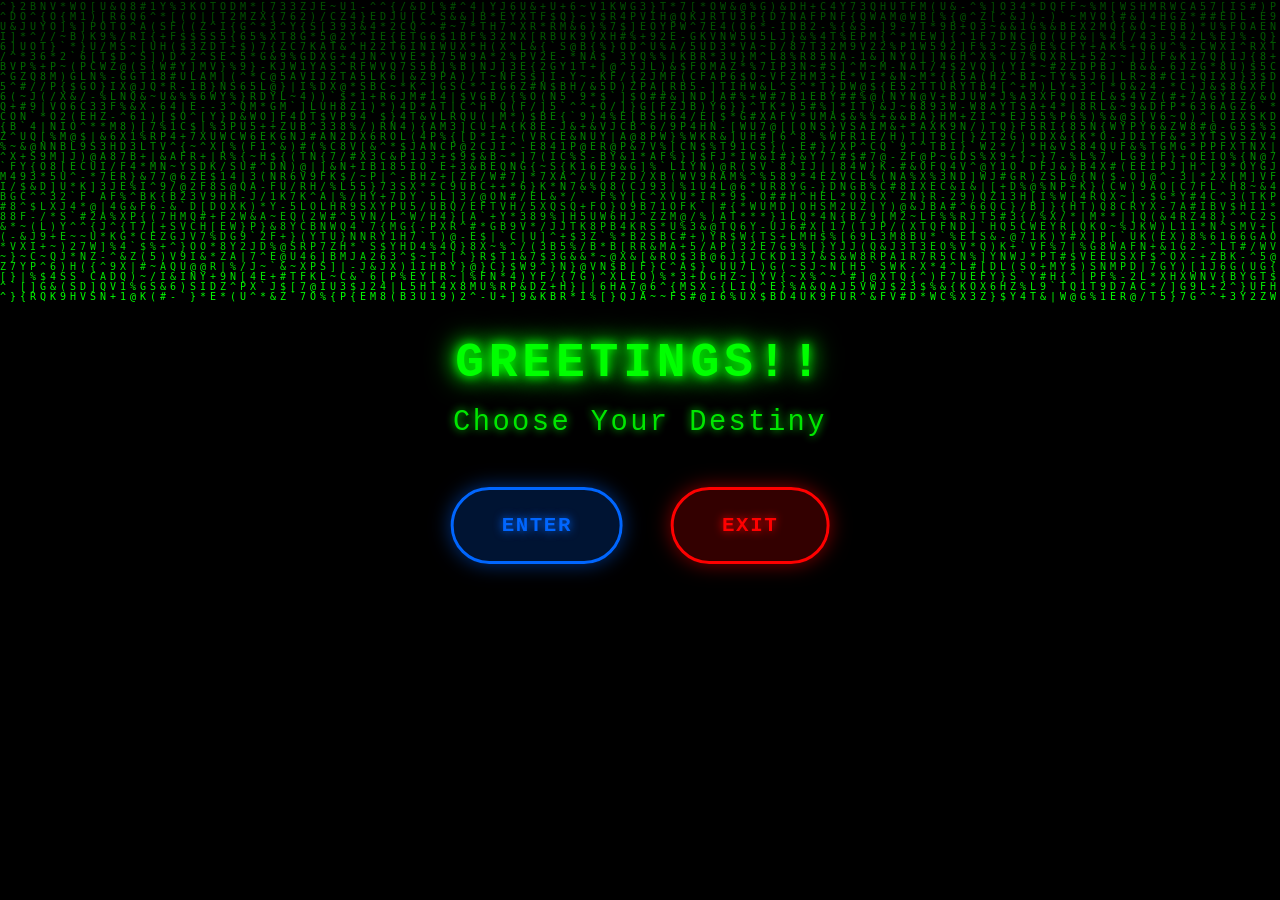
==== index.html @ 136f3646 "update" ====
<!DOCTYPE html>
<html lang="en">
<head>
    <meta charset="UTF-8">
    <meta name="viewport" content="width=device-width, initial-scale=1.0">
    <title>Matrix - Choose Your Destiny</title>
    <style>
        * {
            margin: 0;
            padding: 0;
            box-sizing: border-box;
        }

        body {
            background-color: #000;
            overflow: hidden;
            font-family: 'Courier New', monospace;
        }

        #matrix-canvas {
            position: fixed;
            top: 0;
            left: 0;
            z-index: 1;
        }

        .pill-choice {
            position: fixed;
            top: 50%;
            left: 50%;
            transform: translate(-50%, -50%);
            z-index: 2;
            text-align: center;
            color: #0F0;
        }

        .pill-choice h1 {
            font-size: 3rem;
            font-weight: bold;
            letter-spacing: 0.3rem;
            margin-bottom: 1rem;
            text-shadow: 0 0 10px #0F0, 0 0 20px #0F0, 0 0 30px #0F0;
            animation: glow 2s ease-in-out infinite alternate;
        }

        .question {
            font-size: 1.8rem;
            margin-bottom: 3rem;
            opacity: 0.9;
            letter-spacing: 0.15rem;
            text-shadow: 0 0 8px #0F0;
        }

        .button-container {
            display: flex;
            gap: 3rem;
            justify-content: center;
            align-items: center;
        }

        .pill-button {
            padding: 1.5rem 3rem;
            font-size: 1.3rem;
            font-family: 'Courier New', monospace;
            font-weight: bold;
            letter-spacing: 0.1rem;
            border: 3px solid;
            border-radius: 50px;
            cursor: pointer;
            text-decoration: none;
            display: inline-block;
            transition: all 0.3s ease;
            text-transform: uppercase;
            position: relative;
            overflow: hidden;
        }

        .pill-button::before {
            content: '';
            position: absolute;
            top: 50%;
            left: 50%;
            width: 0;
            height: 0;
            border-radius: 50%;
            transform: translate(-50%, -50%);
            transition: width 0.6s, height 0.6s;
            z-index: -1;
        }

        .pill-button:hover::before {
            width: 300px;
            height: 300px;
        }

        .blue-pill {
            background-color: rgba(0, 100, 255, 0.2);
            border-color: #0066FF;
            color: #0066FF;
            text-shadow: 0 0 10px #0066FF;
            box-shadow: 0 0 20px rgba(0, 100, 255, 0.5);
        }

        .blue-pill::before {
            background-color: rgba(0, 100, 255, 0.3);
        }

        .blue-pill:hover {
            background-color: rgba(0, 100, 255, 0.4);
            box-shadow: 0 0 30px rgba(0, 100, 255, 0.8), 0 0 50px rgba(0, 100, 255, 0.6);
            transform: scale(1.1);
            border-color: #4D94FF;
        }

        .red-pill {
            background-color: rgba(255, 0, 0, 0.2);
            border-color: #FF0000;
            color: #FF0000;
            text-shadow: 0 0 10px #FF0000;
            box-shadow: 0 0 20px rgba(255, 0, 0, 0.5);
        }

        .red-pill::before {
            background-color: rgba(255, 0, 0, 0.3);
        }

        .red-pill:hover {
            background-color: rgba(255, 0, 0, 0.4);
            box-shadow: 0 0 30px rgba(255, 0, 0, 0.8), 0 0 50px rgba(255, 0, 0, 0.6);
            transform: scale(1.1);
            border-color: #FF4D4D;
        }

        @keyframes glow {
            from {
                text-shadow: 0 0 10px #0F0, 0 0 20px #0F0, 0 0 30px #0F0;
            }
            to {
                text-shadow: 0 0 20px #0F0, 0 0 30px #0F0, 0 0 40px #0F0;
            }
        }

        @media (max-width: 768px) {
            .pill-choice h1 {
                font-size: 2rem;
                letter-spacing: 0.2rem;
            }

            .question {
                font-size: 1.2rem;
                margin-bottom: 2rem;
            }

            .button-container {
                flex-direction: column;
                gap: 1.5rem;
            }

            .pill-button {
                padding: 1.2rem 2.5rem;
                font-size: 1.1rem;
            }
        }
    </style>
</head>
<body>
    <canvas id="matrix-canvas"></canvas>
    <div class="pill-choice">
        <h1>GREETINGS!!</h1>
        <p class="question">Choose Your Destiny</p>
        <div class="button-container">
            <a href="https://blockone987.com" class="pill-button blue-pill">ENTER</a>
            <a href="about:blank" class="pill-button red-pill">EXIT</a>
        </div>
    </div>
    <script>
        const canvas = document.getElementById('matrix-canvas');
        const ctx = canvas.getContext('2d');

        canvas.width = window.innerWidth;
        canvas.height = window.innerHeight;

        const matrix = "ABCDEFGHIJKLMNOPQRSTUVWXYZ123456789@#$%^&*()*&^%+-/~{[|`]}";
        const matrixArray = matrix.split("");

        const fontSize = 10;
        const columns = canvas.width / fontSize;

        const drops = [];
        for(let x = 0; x < columns; x++) {
            drops[x] = 1;
        }

        function draw() {
            ctx.fillStyle = 'rgba(0, 0, 0, 0.04)';
            ctx.fillRect(0, 0, canvas.width, canvas.height);

            ctx.fillStyle = '#0F0';
            ctx.font = fontSize + 'px monospace';

            for(let i = 0; i < drops.length; i++) {
                const text = matrixArray[Math.floor(Math.random() * matrixArray.length)];
                ctx.fillText(text, i * fontSize, drops[i] * fontSize);

                if(drops[i] * fontSize > canvas.height && Math.random() > 0.975) {
                    drops[i] = 0;
                }
                drops[i]++;
            }
        }

        setInterval(draw, 35);

        window.addEventListener('resize', () => {
            canvas.width = window.innerWidth;
            canvas.height = window.innerHeight;
        });
    </script>
</body>
</html>
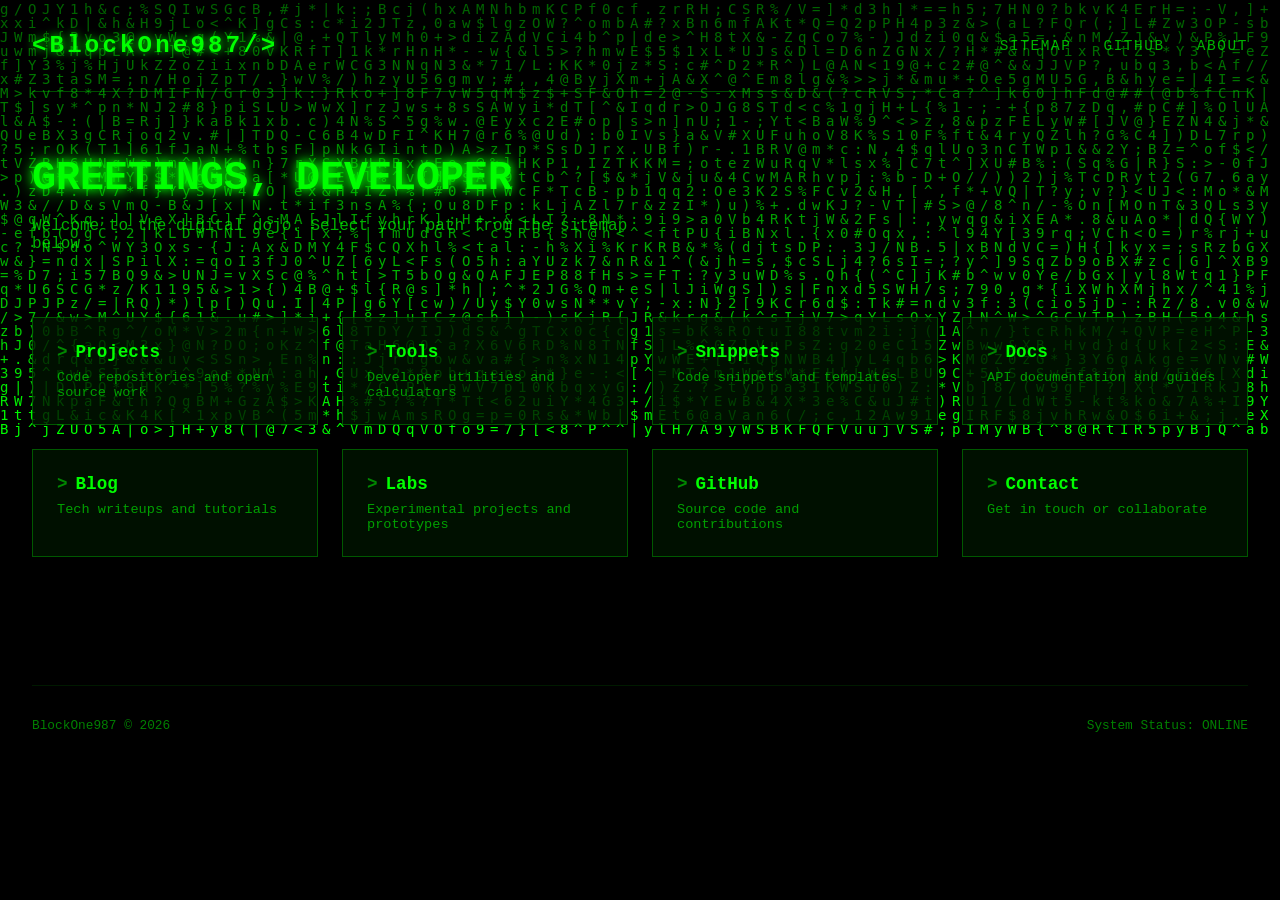
==== commit d3f05895: "Refactor index.html: Update title, style, and structure for BlockOne987 Developer Portal" ====
--- a/index.html
+++ b/index.html
@@ -3,7 +3,7 @@
 <head>
     <meta charset="UTF-8">
     <meta name="viewport" content="width=device-width, initial-scale=1.0">
-    <title>Matrix - Choose Your Destiny</title>
+    <title>BlockOne987 | Developer Portal</title>
     <style>
         * {
             margin: 0;
@@ -13,196 +13,287 @@
 
         body {
             background-color: #000;
-            overflow: hidden;
-            font-family: 'Courier New', monospace;
+            overflow-x: hidden;
+            font-family: 'Fira Code', 'Courier New', monospace;
+            color: #0F0;
         }
 
         #matrix-canvas {
             position: fixed;
             top: 0;
             left: 0;
+            z-index: 0;
+        }
+
+        .container {
+            position: relative;
             z-index: 1;
-        }
-
-        .pill-choice {
-            position: fixed;
-            top: 50%;
-            left: 50%;
-            transform: translate(-50%, -50%);
-            z-index: 2;
-            text-align: center;
+            min-height: 100vh;
+            padding: 2rem;
+        }
+
+        header {
+            display: flex;
+            justify-content: space-between;
+            align-items: center;
+            padding-bottom: 2rem;
+            border-bottom: 1px solid rgba(0, 255, 0, 0.3);
+        }
+
+        .logo {
+            font-size: 1.5rem;
+            font-weight: bold;
+            letter-spacing: 0.2rem;
+            text-shadow: 0 0 10px #0F0;
+        }
+
+        .logo span {
+            color: #00FF00;
+        }
+
+        nav {
+            display: flex;
+            gap: 2rem;
+        }
+
+        nav a {
             color: #0F0;
-        }
-
-        .pill-choice h1 {
-            font-size: 3rem;
-            font-weight: bold;
-            letter-spacing: 0.3rem;
-            margin-bottom: 1rem;
-            text-shadow: 0 0 10px #0F0, 0 0 20px #0F0, 0 0 30px #0F0;
-            animation: glow 2s ease-in-out infinite alternate;
-        }
-
-        .question {
-            font-size: 1.8rem;
-            margin-bottom: 3rem;
-            opacity: 0.9;
-            letter-spacing: 0.15rem;
-            text-shadow: 0 0 8px #0F0;
-        }
-
-        .button-container {
-            display: flex;
-            gap: 3rem;
-            justify-content: center;
-            align-items: center;
-        }
-
-        .pill-button {
-            padding: 1.5rem 3rem;
-            font-size: 1.3rem;
-            font-family: 'Courier New', monospace;
-            font-weight: bold;
+            text-decoration: none;
+            font-size: 0.9rem;
             letter-spacing: 0.1rem;
-            border: 3px solid;
-            border-radius: 50px;
-            cursor: pointer;
-            text-decoration: none;
-            display: inline-block;
+            opacity: 0.7;
             transition: all 0.3s ease;
             text-transform: uppercase;
+        }
+
+        nav a:hover {
+            opacity: 1;
+            text-shadow: 0 0 10px #0F0;
+        }
+
+        main {
+            padding: 4rem 0;
+        }
+
+        .hero {
+            margin-bottom: 4rem;
+        }
+
+        .hero h1 {
+            font-size: 2.5rem;
+            font-weight: bold;
+            margin-bottom: 1rem;
+            text-shadow: 0 0 10px #0F0, 0 0 20px #0F0;
+        }
+
+        .hero p {
+            font-size: 1rem;
+            opacity: 0.7;
+            max-width: 600px;
+        }
+
+        .sitemap {
+            display: grid;
+            grid-template-columns: repeat(auto-fill, minmax(280px, 1fr));
+            gap: 1.5rem;
+        }
+
+        .site-link {
+            background: rgba(0, 20, 0, 0.8);
+            border: 1px solid rgba(0, 255, 0, 0.3);
+            padding: 1.5rem;
+            text-decoration: none;
+            color: #0F0;
+            transition: all 0.3s ease;
             position: relative;
             overflow: hidden;
         }
 
-        .pill-button::before {
+        .site-link::before {
             content: '';
             position: absolute;
+            top: 0;
+            left: -100%;
+            width: 100%;
+            height: 100%;
+            background: linear-gradient(90deg, transparent, rgba(0, 255, 0, 0.1), transparent);
+            transition: left 0.5s ease;
+        }
+
+        .site-link:hover::before {
+            left: 100%;
+        }
+
+        .site-link:hover {
+            border-color: #0F0;
+            box-shadow: 0 0 20px rgba(0, 255, 0, 0.3), inset 0 0 20px rgba(0, 255, 0, 0.05);
+            transform: translateY(-2px);
+        }
+
+        .site-link h3 {
+            font-size: 1.1rem;
+            margin-bottom: 0.5rem;
+            display: flex;
+            align-items: center;
+            gap: 0.5rem;
+        }
+
+        .site-link h3::before {
+            content: '>';
+            opacity: 0.5;
+        }
+
+        .site-link p {
+            font-size: 0.85rem;
+            opacity: 0.6;
+        }
+
+        .site-link .arrow {
+            position: absolute;
+            right: 1rem;
             top: 50%;
-            left: 50%;
-            width: 0;
-            height: 0;
-            border-radius: 50%;
-            transform: translate(-50%, -50%);
-            transition: width 0.6s, height 0.6s;
-            z-index: -1;
-        }
-
-        .pill-button:hover::before {
-            width: 300px;
-            height: 300px;
-        }
-
-        .blue-pill {
-            background-color: rgba(0, 100, 255, 0.2);
-            border-color: #0066FF;
-            color: #0066FF;
-            text-shadow: 0 0 10px #0066FF;
-            box-shadow: 0 0 20px rgba(0, 100, 255, 0.5);
-        }
-
-        .blue-pill::before {
-            background-color: rgba(0, 100, 255, 0.3);
-        }
-
-        .blue-pill:hover {
-            background-color: rgba(0, 100, 255, 0.4);
-            box-shadow: 0 0 30px rgba(0, 100, 255, 0.8), 0 0 50px rgba(0, 100, 255, 0.6);
-            transform: scale(1.1);
-            border-color: #4D94FF;
-        }
-
-        .red-pill {
-            background-color: rgba(255, 0, 0, 0.2);
-            border-color: #FF0000;
-            color: #FF0000;
-            text-shadow: 0 0 10px #FF0000;
-            box-shadow: 0 0 20px rgba(255, 0, 0, 0.5);
-        }
-
-        .red-pill::before {
-            background-color: rgba(255, 0, 0, 0.3);
-        }
-
-        .red-pill:hover {
-            background-color: rgba(255, 0, 0, 0.4);
-            box-shadow: 0 0 30px rgba(255, 0, 0, 0.8), 0 0 50px rgba(255, 0, 0, 0.6);
-            transform: scale(1.1);
-            border-color: #FF4D4D;
-        }
-
-        @keyframes glow {
-            from {
-                text-shadow: 0 0 10px #0F0, 0 0 20px #0F0, 0 0 30px #0F0;
+            transform: translateY(-50%);
+            opacity: 0;
+            transition: opacity 0.3s ease;
+        }
+
+        .site-link:hover .arrow {
+            opacity: 1;
+        }
+
+        footer {
+            margin-top: 4rem;
+            padding-top: 2rem;
+            border-top: 1px solid rgba(0, 255, 0, 0.2);
+            display: flex;
+            justify-content: space-between;
+            font-size: 0.8rem;
+            opacity: 0.5;
+        }
+
+        @media (max-width: 768px) {
+            header {
+                flex-direction: column;
+                gap: 1rem;
             }
-            to {
-                text-shadow: 0 0 20px #0F0, 0 0 30px #0F0, 0 0 40px #0F0;
+
+            nav {
+                flex-wrap: wrap;
+                justify-content: center;
+                gap: 1rem;
             }
-        }
-
-        @media (max-width: 768px) {
-            .pill-choice h1 {
-                font-size: 2rem;
-                letter-spacing: 0.2rem;
-            }
-
-            .question {
-                font-size: 1.2rem;
-                margin-bottom: 2rem;
-            }
-
-            .button-container {
-                flex-direction: column;
-                gap: 1.5rem;
-            }
-
-            .pill-button {
-                padding: 1.2rem 2.5rem;
-                font-size: 1.1rem;
+
+            .hero h1 {
+                font-size: 1.8rem;
             }
         }
     </style>
 </head>
 <body>
     <canvas id="matrix-canvas"></canvas>
-    <div class="pill-choice">
-        <h1>GREETINGS!!</h1>
-        <p class="question">Choose Your Destiny</p>
-        <div class="button-container">
-            <a href="https://blockone987.com" class="pill-button blue-pill">ENTER</a>
-            <a href="about:blank" class="pill-button red-pill">EXIT</a>
-        </div>
+    
+    <div class="container">
+        <header>
+            <div class="logo">&lt;<span>BlockOne987</span>/&gt;</div>
+            <nav>
+                <a href="#sitemap">Sitemap</a>
+                <a href="https://github.com/blockone987" target="_blank">GitHub</a>
+                <a href="#about">About</a>
+            </nav>
+        </header>
+
+        <main>
+            <div class="hero">
+                <h1>GREETINGS, DEVELOPER</h1>
+                <p>Welcome to the digital dojo. Select your path from the sitemap below.</p>
+            </div>
+
+            <div class="sitemap" id="sitemap">
+                <a href="/projects" class="site-link">
+                    <h3>Projects</h3>
+                    <p>Code repositories and open source work</p>
+                    <span class="arrow">&rarr;</span>
+                </a>
+                
+                <a href="/tools" class="site-link">
+                    <h3>Tools</h3>
+                    <p>Developer utilities and calculators</p>
+                    <span class="arrow">&rarr;</span>
+                </a>
+                
+                <a href="/snippets" class="site-link">
+                    <h3>Snippets</h3>
+                    <p>Code snippets and templates</p>
+                    <span class="arrow">&rarr;</span>
+                </a>
+                
+                <a href="/docs" class="site-link">
+                    <h3>Docs</h3>
+                    <p>API documentation and guides</p>
+                    <span class="arrow">&rarr;</span>
+                </a>
+                
+                <a href="/blog" class="site-link">
+                    <h3>Blog</h3>
+                    <p>Tech writeups and tutorials</p>
+                    <span class="arrow">&rarr;</span>
+                </a>
+                
+                <a href="/labs" class="site-link">
+                    <h3>Labs</h3>
+                    <p>Experimental projects and prototypes</p>
+                    <span class="arrow">&rarr;</span>
+                </a>
+                
+                <a href="https://github.com/blockone987" target="_blank" class="site-link">
+                    <h3>GitHub</h3>
+                    <p>Source code and contributions</p>
+                    <span class="arrow">&rarr;</span>
+                </a>
+                
+                <a href="#contact" class="site-link">
+                    <h3>Contact</h3>
+                    <p>Get in touch or collaborate</p>
+                    <span class="arrow">&rarr;</span>
+                </a>
+            </div>
+        </main>
+
+        <footer>
+            <div>BlockOne987 &copy; 2026</div>
+            <div>System Status: ONLINE</div>
+        </footer>
     </div>
+
     <script>
         const canvas = document.getElementById('matrix-canvas');
         const ctx = canvas.getContext('2d');
 
-        canvas.width = window.innerWidth;
-        canvas.height = window.innerHeight;
-
-        const matrix = "ABCDEFGHIJKLMNOPQRSTUVWXYZ123456789@#$%^&*()*&^%+-/~{[|`]}";
-        const matrixArray = matrix.split("");
-
-        const fontSize = 10;
-        const columns = canvas.width / fontSize;
-
-        const drops = [];
-        for(let x = 0; x < columns; x++) {
-            drops[x] = 1;
-        }
+        function resize() {
+            canvas.width = window.innerWidth;
+            canvas.height = window.innerHeight;
+        }
+        resize();
+        window.addEventListener('resize', resize);
+
+        const chars = 'ABCDEFGHIJKLMNOPQRSTUVWXYZabcdefghijklmnopqrstuvwxyz0123456789@#$%^&*()*&^%+-=[]{}|;:,.<>?/';
+        const charArray = chars.split('');
+        const fontSize = 14;
+        const columns = Math.floor(canvas.width / fontSize);
+        const drops = Array(columns).fill(1);
 
         function draw() {
-            ctx.fillStyle = 'rgba(0, 0, 0, 0.04)';
+            ctx.fillStyle = 'rgba(0, 0, 0, 0.03)';
             ctx.fillRect(0, 0, canvas.width, canvas.height);
 
             ctx.fillStyle = '#0F0';
-            ctx.font = fontSize + 'px monospace';
-
-            for(let i = 0; i < drops.length; i++) {
-                const text = matrixArray[Math.floor(Math.random() * matrixArray.length)];
-                ctx.fillText(text, i * fontSize, drops[i] * fontSize);
-
-                if(drops[i] * fontSize > canvas.height && Math.random() > 0.975) {
+            ctx.font = fontSize + 'px Fira Code, monospace';
+
+            for (let i = 0; i < drops.length; i++) {
+                const char = charArray[Math.floor(Math.random() * charArray.length)];
+                ctx.fillText(char, i * fontSize, drops[i] * fontSize);
+
+                if (drops[i] * fontSize > canvas.height && Math.random() > 0.975) {
                     drops[i] = 0;
                 }
                 drops[i]++;
@@ -210,11 +301,6 @@
         }
 
         setInterval(draw, 35);
-
-        window.addEventListener('resize', () => {
-            canvas.width = window.innerWidth;
-            canvas.height = window.innerHeight;
-        });
     </script>
 </body>
 </html>
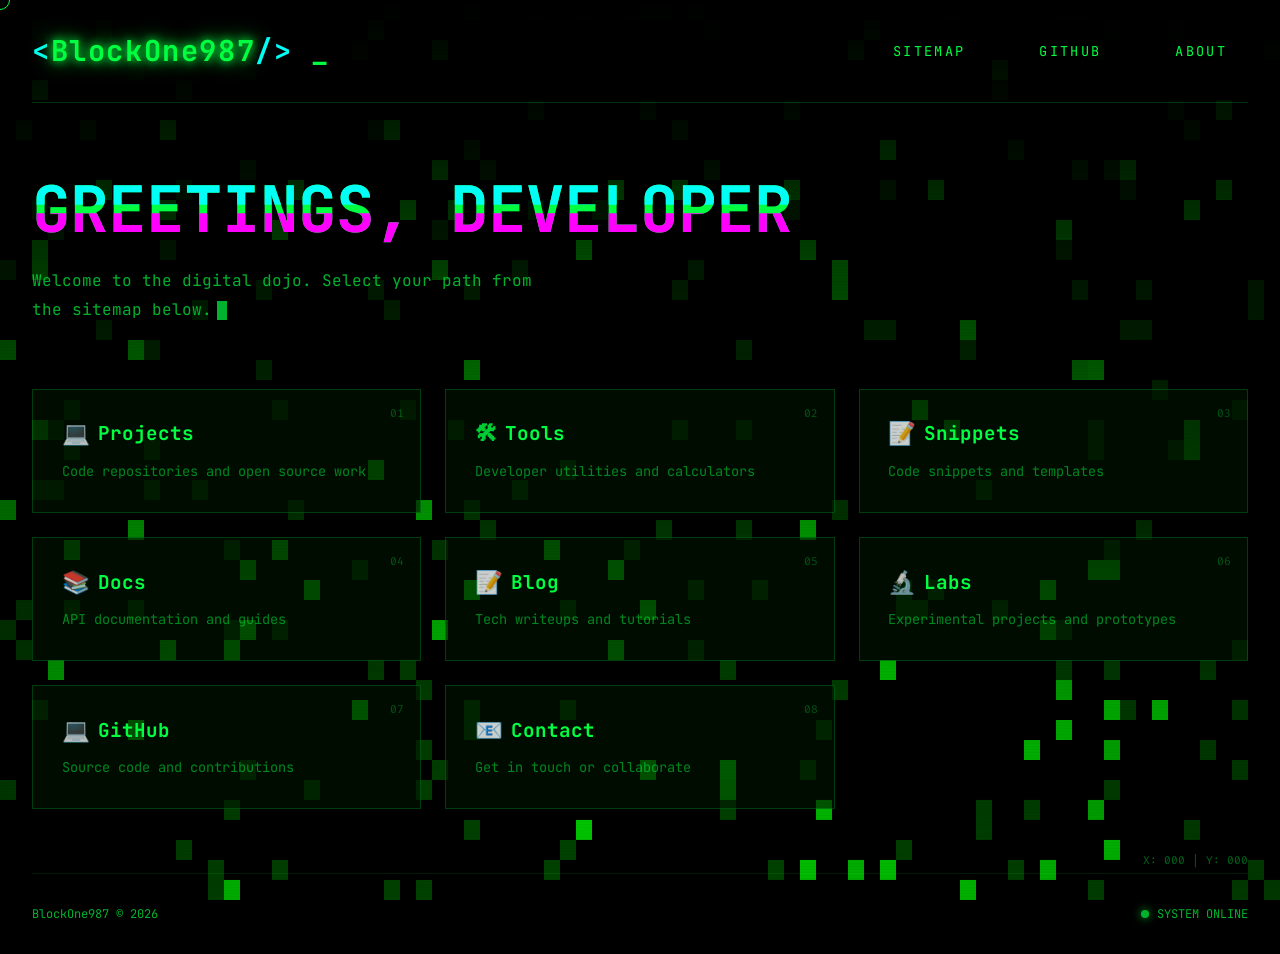
==== commit 55c683b2: "Refactor index.html for improved font styling, color variables, and layout enhancements. Added preco" ====
--- a/index.html
+++ b/index.html
@@ -4,6 +4,9 @@
     <meta charset="UTF-8">
     <meta name="viewport" content="width=device-width, initial-scale=1.0">
     <title>BlockOne987 | Developer Portal</title>
+    <link rel="preconnect" href="https://fonts.googleapis.com">
+    <link rel="preconnect" href="https://fonts.gstatic.com" crossorigin>
+    <link href="https://fonts.googleapis.com/css2?family=Fira+Code:wght@300;400;500;600;700&family=JetBrains+Mono:wght@400;500;700&display=swap" rel="stylesheet">
     <style>
         * {
             margin: 0;
@@ -11,25 +14,65 @@
             box-sizing: border-box;
         }
 
+        :root {
+            --matrix-green: #00ff41;
+            --matrix-dark: #003b00;
+            --matrix-light: #0d0208;
+            --accent-cyan: #00fff5;
+            --accent-pink: #ff00ff;
+        }
+
         body {
-            background-color: #000;
+            background: #000;
             overflow-x: hidden;
-            font-family: 'Fira Code', 'Courier New', monospace;
-            color: #0F0;
-        }
-
-        #matrix-canvas {
+            font-family: 'JetBrains Mono', 'Fira Code', monospace;
+            color: var(--matrix-green);
+            cursor: crosshair;
+        }
+
+        #canvas {
             position: fixed;
             top: 0;
             left: 0;
             z-index: 0;
         }
 
+        .overlay {
+            position: fixed;
+            top: 0;
+            left: 0;
+            width: 100%;
+            height: 100%;
+            background: radial-gradient(ellipse at center, transparent 0%, rgba(0, 0, 0, 0.4) 100%);
+            pointer-events: none;
+            z-index: 1;
+        }
+
+        .scanlines {
+            position: fixed;
+            top: 0;
+            left: 0;
+            width: 100%;
+            height: 100%;
+            background: repeating-linear-gradient(
+                0deg,
+                rgba(0, 0, 0, 0.1) 0px,
+                rgba(0, 0, 0, 0.1) 1px,
+                transparent 1px,
+                transparent 3px
+            );
+            pointer-events: none;
+            z-index: 2;
+            opacity: 0.3;
+        }
+
         .container {
             position: relative;
-            z-index: 1;
+            z-index: 10;
             min-height: 100vh;
             padding: 2rem;
+            display: flex;
+            flex-direction: column;
         }
 
         header {
@@ -37,18 +80,39 @@
             justify-content: space-between;
             align-items: center;
             padding-bottom: 2rem;
-            border-bottom: 1px solid rgba(0, 255, 0, 0.3);
+            border-bottom: 1px solid rgba(0, 255, 65, 0.2);
+            animation: slideDown 0.8s ease-out;
+        }
+
+        @keyframes slideDown {
+            from { transform: translateY(-100px); opacity: 0; }
+            to { transform: translateY(0); opacity: 1; }
         }
 
         .logo {
-            font-size: 1.5rem;
-            font-weight: bold;
-            letter-spacing: 0.2rem;
-            text-shadow: 0 0 10px #0F0;
-        }
-
-        .logo span {
-            color: #00FF00;
+            font-size: 1.8rem;
+            font-weight: 700;
+            letter-spacing: 0.1rem;
+            position: relative;
+        }
+
+        .logo .bracket {
+            color: var(--accent-cyan);
+        }
+
+        .logo .name {
+            color: var(--matrix-green);
+            text-shadow: 0 0 10px var(--matrix-green), 0 0 20px var(--matrix-green);
+        }
+
+        .logo::after {
+            content: '_';
+            animation: blink 1s infinite;
+        }
+
+        @keyframes blink {
+            0%, 50% { opacity: 1; }
+            51%, 100% { opacity: 0; }
         }
 
         nav {
@@ -57,21 +121,43 @@
         }
 
         nav a {
-            color: #0F0;
+            color: var(--matrix-green);
             text-decoration: none;
-            font-size: 0.9rem;
-            letter-spacing: 0.1rem;
+            font-size: 0.85rem;
+            letter-spacing: 0.15rem;
+            text-transform: uppercase;
+            position: relative;
+            padding: 0.5rem 0;
+            transition: all 0.3s ease;
+        }
+
+        nav a::before {
+            content: '[ ';
+            opacity: 0;
+            transition: opacity 0.3s;
+        }
+
+        nav a::after {
+            content: ' ]';
+            opacity: 0;
+            transition: opacity 0.3s;
+        }
+
+        nav a:hover {
+            text-shadow: 0 0 15px var(--matrix-green);
+            transform: scale(1.05);
+        }
+
+        nav a:hover::before,
+        nav a:hover::after {
             opacity: 0.7;
-            transition: all 0.3s ease;
-            text-transform: uppercase;
-        }
-
-        nav a:hover {
-            opacity: 1;
-            text-shadow: 0 0 10px #0F0;
         }
 
         main {
+            flex: 1;
+            display: flex;
+            flex-direction: column;
+            justify-content: center;
             padding: 4rem 0;
         }
 
@@ -80,33 +166,118 @@
         }
 
         .hero h1 {
-            font-size: 2.5rem;
-            font-weight: bold;
+            font-size: clamp(2rem, 5vw, 4rem);
+            font-weight: 700;
             margin-bottom: 1rem;
-            text-shadow: 0 0 10px #0F0, 0 0 20px #0F0;
+            position: relative;
+            display: inline-block;
+        }
+
+        .hero h1 .glitch {
+            position: relative;
+            animation: glitch 2s infinite;
+        }
+
+        .hero h1 .glitch::before,
+        .hero h1 .glitch::after {
+            content: attr(data-text);
+            position: absolute;
+            top: 0;
+            left: 0;
+            width: 100%;
+            height: 100%;
+        }
+
+        .hero h1 .glitch::before {
+            color: var(--accent-cyan);
+            animation: glitch-1 0.3s infinite;
+            clip-path: polygon(0 0, 100% 0, 100% 45%, 0 45%);
+        }
+
+        .hero h1 .glitch::after {
+            color: var(--accent-pink);
+            animation: glitch-2 0.3s infinite;
+            clip-path: polygon(0 55%, 100% 55%, 100% 100%, 0 100%);
+        }
+
+        @keyframes glitch {
+            0%, 90%, 100% { transform: translate(0); }
+            92% { transform: translate(-2px, 1px); }
+            94% { transform: translate(2px, -1px); }
+            96% { transform: translate(-1px, 2px); }
+            98% { transform: translate(1px, -2px); }
+        }
+
+        @keyframes glitch-1 {
+            0%, 100% { transform: translate(0); }
+            20% { transform: translate(-3px, 0); }
+            40% { transform: translate(3px, 0); }
+            60% { transform: translate(-2px, 0); }
+            80% { transform: translate(2px, 0); }
+        }
+
+        @keyframes glitch-2 {
+            0%, 100% { transform: translate(0); }
+            20% { transform: translate(3px, 0); }
+            40% { transform: translate(-3px, 0); }
+            60% { transform: translate(2px, 0); }
+            80% { transform: translate(-2px, 0); }
         }
 
         .hero p {
             font-size: 1rem;
             opacity: 0.7;
-            max-width: 600px;
+            max-width: 500px;
+            line-height: 1.8;
+            animation: fadeIn 1s ease-out 0.3s both;
+        }
+
+        @keyframes fadeIn {
+            from { opacity: 0; transform: translateY(20px); }
+            to { opacity: 0.7; transform: translateY(0); }
+        }
+
+        .hero p .cursor {
+            display: inline-block;
+            width: 10px;
+            height: 1.2em;
+            background: var(--matrix-green);
+            margin-left: 5px;
+            animation: blink 1s infinite;
+            vertical-align: text-bottom;
         }
 
         .sitemap {
             display: grid;
-            grid-template-columns: repeat(auto-fill, minmax(280px, 1fr));
+            grid-template-columns: repeat(auto-fill, minmax(300px, 1fr));
             gap: 1.5rem;
         }
 
         .site-link {
-            background: rgba(0, 20, 0, 0.8);
-            border: 1px solid rgba(0, 255, 0, 0.3);
-            padding: 1.5rem;
+            background: rgba(0, 20, 0, 0.6);
+            border: 1px solid rgba(0, 255, 65, 0.2);
+            padding: 1.8rem;
             text-decoration: none;
-            color: #0F0;
-            transition: all 0.3s ease;
+            color: var(--matrix-green);
+            transition: all 0.4s cubic-bezier(0.175, 0.885, 0.32, 1.275);
             position: relative;
             overflow: hidden;
+            opacity: 0;
+            transform: translateY(30px);
+            animation: cardIn 0.6s ease-out forwards;
+        }
+
+        .site-link:nth-child(1) { animation-delay: 0.1s; }
+        .site-link:nth-child(2) { animation-delay: 0.2s; }
+        .site-link:nth-child(3) { animation-delay: 0.3s; }
+        .site-link:nth-child(4) { animation-delay: 0.4s; }
+        .site-link:nth-child(5) { animation-delay: 0.5s; }
+        .site-link:nth-child(6) { animation-delay: 0.6s; }
+        .site-link:nth-child(7) { animation-delay: 0.7s; }
+        .site-link:nth-child(8) { animation-delay: 0.8s; }
+
+        @keyframes cardIn {
+            to { opacity: 1; transform: translateY(0); }
         }
 
         .site-link::before {
@@ -115,66 +286,142 @@
             top: 0;
             left: -100%;
             width: 100%;
-            height: 100%;
-            background: linear-gradient(90deg, transparent, rgba(0, 255, 0, 0.1), transparent);
+            height: 2px;
+            background: linear-gradient(90deg, transparent, var(--matrix-green), transparent);
             transition: left 0.5s ease;
+        }
+
+        .site-link::after {
+            content: '';
+            position: absolute;
+            bottom: 0;
+            right: -100%;
+            width: 100%;
+            height: 2px;
+            background: linear-gradient(90deg, transparent, var(--accent-cyan), transparent);
+            transition: right 0.5s ease 0.2s;
+        }
+
+        .site-link:hover {
+            border-color: var(--matrix-green);
+            box-shadow: 
+                0 0 30px rgba(0, 255, 65, 0.2),
+                inset 0 0 30px rgba(0, 255, 65, 0.05);
+            transform: translateY(-5px) scale(1.02);
         }
 
         .site-link:hover::before {
             left: 100%;
         }
 
-        .site-link:hover {
-            border-color: #0F0;
-            box-shadow: 0 0 20px rgba(0, 255, 0, 0.3), inset 0 0 20px rgba(0, 255, 0, 0.05);
-            transform: translateY(-2px);
+        .site-link:hover::after {
+            right: 100%;
+        }
+
+        .site-link:hover h3 {
+            text-shadow: 0 0 15px var(--matrix-green);
         }
 
         .site-link h3 {
-            font-size: 1.1rem;
-            margin-bottom: 0.5rem;
+            font-size: 1.2rem;
+            margin-bottom: 0.8rem;
             display: flex;
             align-items: center;
             gap: 0.5rem;
-        }
-
-        .site-link h3::before {
-            content: '>';
-            opacity: 0.5;
+            transition: all 0.3s ease;
+        }
+
+        .site-link h3 .icon {
+            font-size: 1.4rem;
+            opacity: 0.8;
         }
 
         .site-link p {
             font-size: 0.85rem;
-            opacity: 0.6;
-        }
-
-        .site-link .arrow {
+            opacity: 0.5;
+            line-height: 1.6;
+            transition: opacity 0.3s;
+        }
+
+        .site-link:hover p {
+            opacity: 0.8;
+        }
+
+        .site-link .index {
             position: absolute;
+            top: 1rem;
             right: 1rem;
-            top: 50%;
-            transform: translateY(-50%);
-            opacity: 0;
-            transition: opacity 0.3s ease;
-        }
-
-        .site-link:hover .arrow {
-            opacity: 1;
+            font-size: 0.7rem;
+            opacity: 0.3;
+            font-family: 'Fira Code', monospace;
         }
 
         footer {
-            margin-top: 4rem;
+            margin-top: auto;
             padding-top: 2rem;
-            border-top: 1px solid rgba(0, 255, 0, 0.2);
+            border-top: 1px solid rgba(0, 255, 65, 0.15);
             display: flex;
             justify-content: space-between;
-            font-size: 0.8rem;
+            align-items: center;
+            font-size: 0.75rem;
             opacity: 0.5;
+            animation: fadeIn 1s ease-out 1s both;
+        }
+
+        .status {
+            display: flex;
+            align-items: center;
+            gap: 0.5rem;
+        }
+
+        .status-dot {
+            width: 8px;
+            height: 8px;
+            background: var(--matrix-green);
+            border-radius: 50%;
+            animation: pulse 2s infinite;
+            box-shadow: 0 0 10px var(--matrix-green);
+        }
+
+        @keyframes pulse {
+            0%, 100% { opacity: 1; transform: scale(1); }
+            50% { opacity: 0.5; transform: scale(0.8); }
+        }
+
+        .custom-cursor {
+            position: fixed;
+            width: 20px;
+            height: 20px;
+            border: 1px solid var(--matrix-green);
+            border-radius: 50%;
+            pointer-events: none;
+            z-index: 9999;
+            transform: translate(-50%, -50%);
+            transition: transform 0.1s, width 0.3s, height 0.3s;
+            mix-blend-mode: difference;
+        }
+
+        .custom-cursor.hover {
+            width: 50px;
+            height: 50px;
+            border-color: var(--accent-cyan);
+        }
+
+        .coords {
+            position: fixed;
+            bottom: 2rem;
+            right: 2rem;
+            font-size: 0.7rem;
+            opacity: 0.4;
+            z-index: 10;
+            font-family: 'Fira Code', monospace;
         }
 
         @media (max-width: 768px) {
             header {
                 flex-direction: column;
-                gap: 1rem;
+                gap: 1.5rem;
+                text-align: center;
             }
 
             nav {
@@ -183,124 +430,246 @@
                 gap: 1rem;
             }
 
-            .hero h1 {
-                font-size: 1.8rem;
+            .sitemap {
+                grid-template-columns: 1fr;
+            }
+
+            footer {
+                flex-direction: column;
+                gap: 1rem;
+                text-align: center;
+            }
+
+            .custom-cursor {
+                display: none;
             }
         }
     </style>
 </head>
 <body>
-    <canvas id="matrix-canvas"></canvas>
-    
+    <canvas id="canvas"></canvas>
+    <div class="overlay"></div>
+    <div class="scanlines"></div>
+    <div class="custom-cursor" id="cursor"></div>
+    <div class="coords" id="coords">X: 000 | Y: 000</div>
+
     <div class="container">
         <header>
-            <div class="logo">&lt;<span>BlockOne987</span>/&gt;</div>
+            <div class="logo">
+                <span class="bracket">&lt;</span><span class="name">BlockOne987</span><span class="bracket">/&gt;</span>
+            </div>
             <nav>
-                <a href="#sitemap">Sitemap</a>
-                <a href="https://github.com/blockone987" target="_blank">GitHub</a>
-                <a href="#about">About</a>
+                <a href="#sitemap" data-hover>Sitemap</a>
+                <a href="https://github.com/blockone987" target="_blank" data-hover>GitHub</a>
+                <a href="#about" data-hover>About</a>
             </nav>
         </header>
 
         <main>
             <div class="hero">
-                <h1>GREETINGS, DEVELOPER</h1>
-                <p>Welcome to the digital dojo. Select your path from the sitemap below.</p>
+                <h1>
+                    <span class="glitch" data-text="GREETINGS, DEVELOPER">GREETINGS, DEVELOPER</span>
+                </h1>
+                    <p>Welcome to the digital dojo. Select your path from the sitemap below.<span class="cursor"></span></p>
             </div>
 
             <div class="sitemap" id="sitemap">
-                <a href="/projects" class="site-link">
-                    <h3>Projects</h3>
+                <a href="/projects" class="site-link" data-hover>
+                    <span class="index">01</span>
+                    <h3><span class="icon">&#x1F4BB;</span> Projects</h3>
                     <p>Code repositories and open source work</p>
-                    <span class="arrow">&rarr;</span>
-                </a>
-                
-                <a href="/tools" class="site-link">
-                    <h3>Tools</h3>
+                </a>
+                
+                <a href="/tools" class="site-link" data-hover>
+                    <span class="index">02</span>
+                    <h3><span class="icon">&#x1F6E0;</span> Tools</h3>
                     <p>Developer utilities and calculators</p>
-                    <span class="arrow">&rarr;</span>
-                </a>
-                
-                <a href="/snippets" class="site-link">
-                    <h3>Snippets</h3>
+                </a>
+                
+                <a href="/snippets" class="site-link" data-hover>
+                    <span class="index">03</span>
+                    <h3><span class="icon">&#x1F4DD;</span> Snippets</h3>
                     <p>Code snippets and templates</p>
-                    <span class="arrow">&rarr;</span>
-                </a>
-                
-                <a href="/docs" class="site-link">
-                    <h3>Docs</h3>
+                </a>
+                
+                <a href="/docs" class="site-link" data-hover>
+                    <span class="index">04</span>
+                    <h3><span class="icon">&#x1F4DA;</span> Docs</h3>
                     <p>API documentation and guides</p>
-                    <span class="arrow">&rarr;</span>
-                </a>
-                
-                <a href="/blog" class="site-link">
-                    <h3>Blog</h3>
+                </a>
+                
+                <a href="/blog" class="site-link" data-hover>
+                    <span class="index">05</span>
+                    <h3><span class="icon">&#x1F4DD;</span> Blog</h3>
                     <p>Tech writeups and tutorials</p>
-                    <span class="arrow">&rarr;</span>
-                </a>
-                
-                <a href="/labs" class="site-link">
-                    <h3>Labs</h3>
+                </a>
+                
+                <a href="/labs" class="site-link" data-hover>
+                    <span class="index">06</span>
+                    <h3><span class="icon">&#x1F52C;</span> Labs</h3>
                     <p>Experimental projects and prototypes</p>
-                    <span class="arrow">&rarr;</span>
-                </a>
-                
-                <a href="https://github.com/blockone987" target="_blank" class="site-link">
-                    <h3>GitHub</h3>
+                </a>
+                
+                <a href="https://github.com/blockone987" target="_blank" class="site-link" data-hover>
+                    <span class="index">07</span>
+                    <h3><span class="icon">&#x1F4BB;</span> GitHub</h3>
                     <p>Source code and contributions</p>
-                    <span class="arrow">&rarr;</span>
-                </a>
-                
-                <a href="#contact" class="site-link">
-                    <h3>Contact</h3>
+                </a>
+                
+                <a href="#contact" class="site-link" data-hover>
+                    <span class="index">08</span>
+                    <h3><span class="icon">&#x1F4E7;</span> Contact</h3>
                     <p>Get in touch or collaborate</p>
-                    <span class="arrow">&rarr;</span>
                 </a>
             </div>
         </main>
 
         <footer>
             <div>BlockOne987 &copy; 2026</div>
-            <div>System Status: ONLINE</div>
+            <div class="status">
+                <span class="status-dot"></span>
+                <span>SYSTEM ONLINE</span>
+            </div>
         </footer>
     </div>
 
     <script>
-        const canvas = document.getElementById('matrix-canvas');
-        const ctx = canvas.getContext('2d');
+        // WebGL Matrix Rain
+        const canvas = document.getElementById('canvas');
+        const gl = canvas.getContext('webgl') || canvas.getContext('experimental-webgl');
 
         function resize() {
             canvas.width = window.innerWidth;
             canvas.height = window.innerHeight;
+            if (gl) {
+                gl.viewport(0, 0, canvas.width, canvas.height);
+            }
         }
         resize();
         window.addEventListener('resize', resize);
 
-        const chars = 'ABCDEFGHIJKLMNOPQRSTUVWXYZabcdefghijklmnopqrstuvwxyz0123456789@#$%^&*()*&^%+-=[]{}|;:,.<>?/';
-        const charArray = chars.split('');
-        const fontSize = 14;
-        const columns = Math.floor(canvas.width / fontSize);
-        const drops = Array(columns).fill(1);
-
-        function draw() {
-            ctx.fillStyle = 'rgba(0, 0, 0, 0.03)';
-            ctx.fillRect(0, 0, canvas.width, canvas.height);
-
-            ctx.fillStyle = '#0F0';
-            ctx.font = fontSize + 'px Fira Code, monospace';
-
-            for (let i = 0; i < drops.length; i++) {
-                const char = charArray[Math.floor(Math.random() * charArray.length)];
-                ctx.fillText(char, i * fontSize, drops[i] * fontSize);
-
-                if (drops[i] * fontSize > canvas.height && Math.random() > 0.975) {
-                    drops[i] = 0;
+        const vertexShaderSource = `
+            attribute vec2 position;
+            void main() {
+                gl_Position = vec4(position, 0.0, 1.0);
+            }
+        `;
+
+        const fragmentShaderSource = `
+            precision mediump float;
+            uniform vec2 resolution;
+            uniform float time;
+            uniform float seed;
+            
+            float random(vec2 st) {
+                return fract(sin(dot(st.xy, vec2(12.9898, 78.233))) * 43758.5453123 + seed);
+            }
+            
+            void main() {
+                vec2 st = gl_FragCoord.xy / resolution;
+                float t = time * 0.5;
+                
+                vec2 grid = vec2(80.0, 45.0);
+                vec2 id = floor(st * grid);
+                
+                float r = random(id + floor(t * 3.0));
+                
+                float brightness = step(0.97, r) * (0.5 + 0.5 * sin(t * 10.0 + r * 20.0));
+                
+                float col = step(0.92, r) * 0.4;
+                col += brightness;
+                
+                float fade = 1.0 - st.y;
+                col *= fade;
+                
+                gl_FragColor = vec4(0.0, col * 0.9, 0.0, 1.0);
+            }
+        `;
+
+        function createShader(gl, type, source) {
+            const shader = gl.createShader(type);
+            gl.shaderSource(shader, source);
+            gl.compileShader(shader);
+            return shader;
+        }
+
+        function createProgram(gl, vertexShader, fragmentShader) {
+            const program = gl.createProgram();
+            gl.attachShader(program, vertexShader);
+            gl.attachShader(program, fragmentShader);
+            gl.linkProgram(program);
+            return program;
+        }
+
+        const vertexShader = createShader(gl, gl.VERTEX_SHADER, vertexShaderSource);
+        const fragmentShader = createShader(gl, gl.FRAGMENT_SHADER, fragmentShaderSource);
+        const program = createProgram(gl, vertexShader, fragmentShader);
+
+        const positionBuffer = gl.createBuffer();
+        gl.bindBuffer(gl.ARRAY_BUFFER, positionBuffer);
+        gl.bufferData(gl.ARRAY_BUFFER, new Float32Array([
+            -1, -1, 1, -1, -1, 1,
+            -1, 1, 1, -1, 1, 1
+        ]), gl.STATIC_DRAW);
+
+        const positionLocation = gl.getAttribLocation(program, 'position');
+        const resolutionLocation = gl.getUniformLocation(program, 'resolution');
+        const timeLocation = gl.getUniformLocation(program, 'time');
+        const seedLocation = gl.getUniformLocation(program, 'seed');
+
+        let startTime = Date.now();
+        let mouseX = 0, mouseY = 0;
+
+        function render() {
+            const time = (Date.now() - startTime) / 1000;
+            
+            gl.useProgram(program);
+            gl.enableVertexAttribArray(positionLocation);
+            gl.bindBuffer(gl.ARRAY_BUFFER, positionBuffer);
+            gl.vertexAttribPointer(positionLocation, 2, gl.FLOAT, false, 0, 0);
+            
+            gl.uniform2f(resolutionLocation, canvas.width, canvas.height);
+            gl.uniform1f(timeLocation, time);
+            gl.uniform1f(seedLocation, Math.random() * 100);
+            
+            gl.drawArrays(gl.TRIANGLES, 0, 6);
+            
+            requestAnimationFrame(render);
+        }
+        render();
+
+        // Custom Cursor
+        const cursor = document.getElementById('cursor');
+        const coords = document.getElementById('coords');
+
+        document.addEventListener('mousemove', (e) => {
+            cursor.style.left = e.clientX + 'px';
+            cursor.style.top = e.clientY + 'px';
+            coords.textContent = `X: ${e.clientX.toString().padStart(3, '0')} | Y: ${e.clientY.toString().padStart(3, '0')}`;
+        });
+
+        // Hover effects
+        document.querySelectorAll('[data-hover]').forEach(el => {
+            el.addEventListener('mouseenter', () => cursor.classList.add('hover'));
+            el.addEventListener('mouseleave', () => cursor.classList.remove('hover'));
+        });
+
+        // Random text glitch on click
+        document.addEventListener('click', () => {
+            const glitchText = document.querySelector('.glitch');
+            const chars = '!@#$%^&*()_+-=[]{}|;:,.<>?/~`';
+            let iterations = 0;
+            const interval = setInterval(() => {
+                glitchText.setAttribute('data-text', 
+                    Array(20).fill(0).map(() => chars[Math.floor(Math.random() * chars.length)]).join('')
+                );
+                iterations++;
+                if (iterations > 5) {
+                    clearInterval(interval);
+                    glitchText.setAttribute('data-text', 'GREETINGS, DEVELOPER');
                 }
-                drops[i]++;
-            }
-        }
-
-        setInterval(draw, 35);
+            }, 50);
+        });
     </script>
 </body>
 </html>
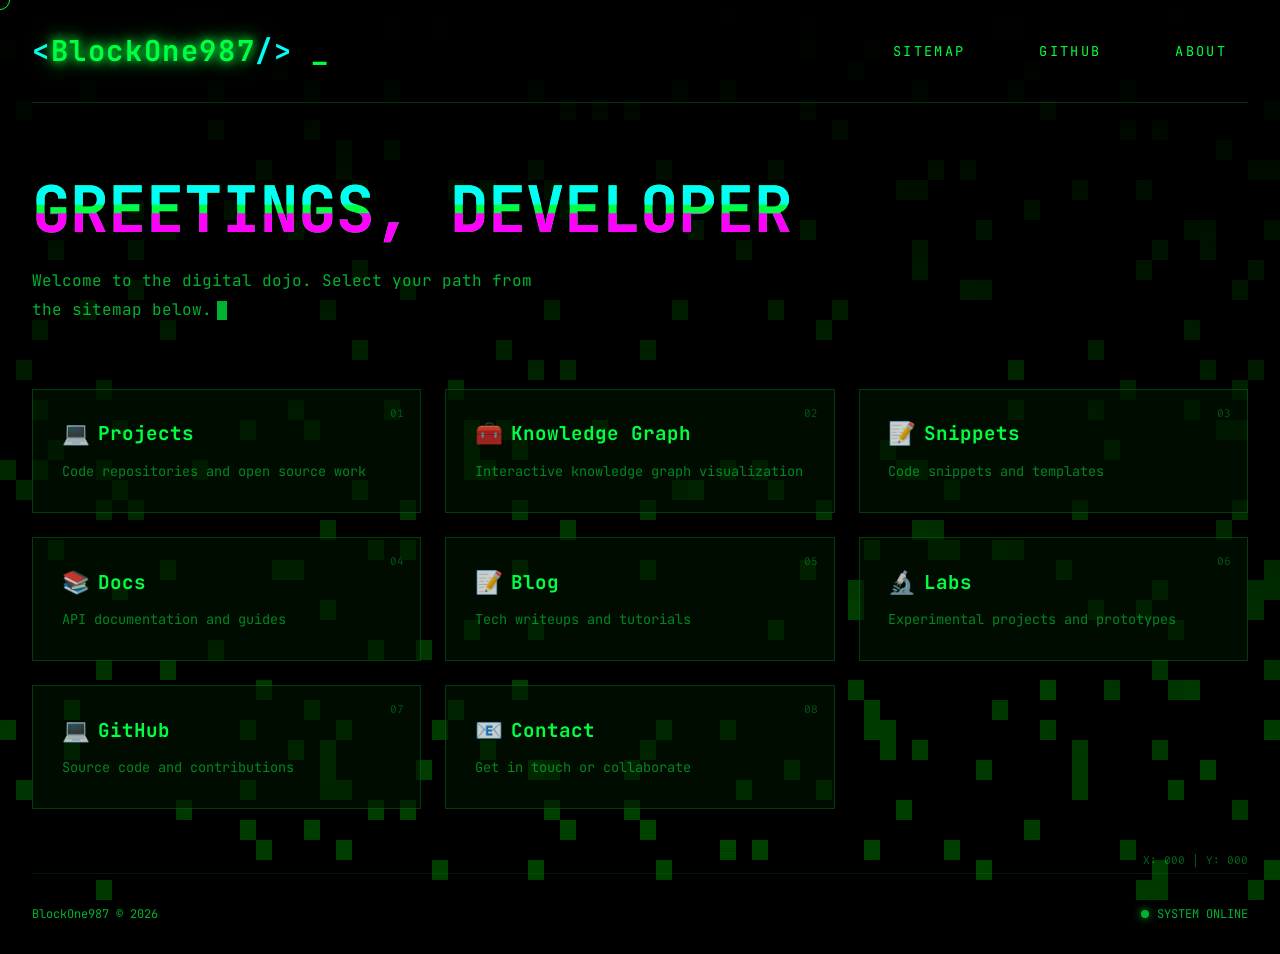
==== commit 3a890d42: "Add knowledge graph report and analysis files" ====
--- a/index.html
+++ b/index.html
@@ -480,10 +480,10 @@
                     <p>Code repositories and open source work</p>
                 </a>
                 
-                <a href="/tools" class="site-link" data-hover>
+                <a href="graphify-out/graph.html" class="site-link" data-hover>
                     <span class="index">02</span>
-                    <h3><span class="icon">&#x1F6E0;</span> Tools</h3>
-                    <p>Developer utilities and calculators</p>
+                    <h3><span class="icon">&#x1F9F0;</span> Knowledge Graph</h3>
+                    <p>Interactive knowledge graph visualization</p>
                 </a>
                 
                 <a href="/snippets" class="site-link" data-hover>
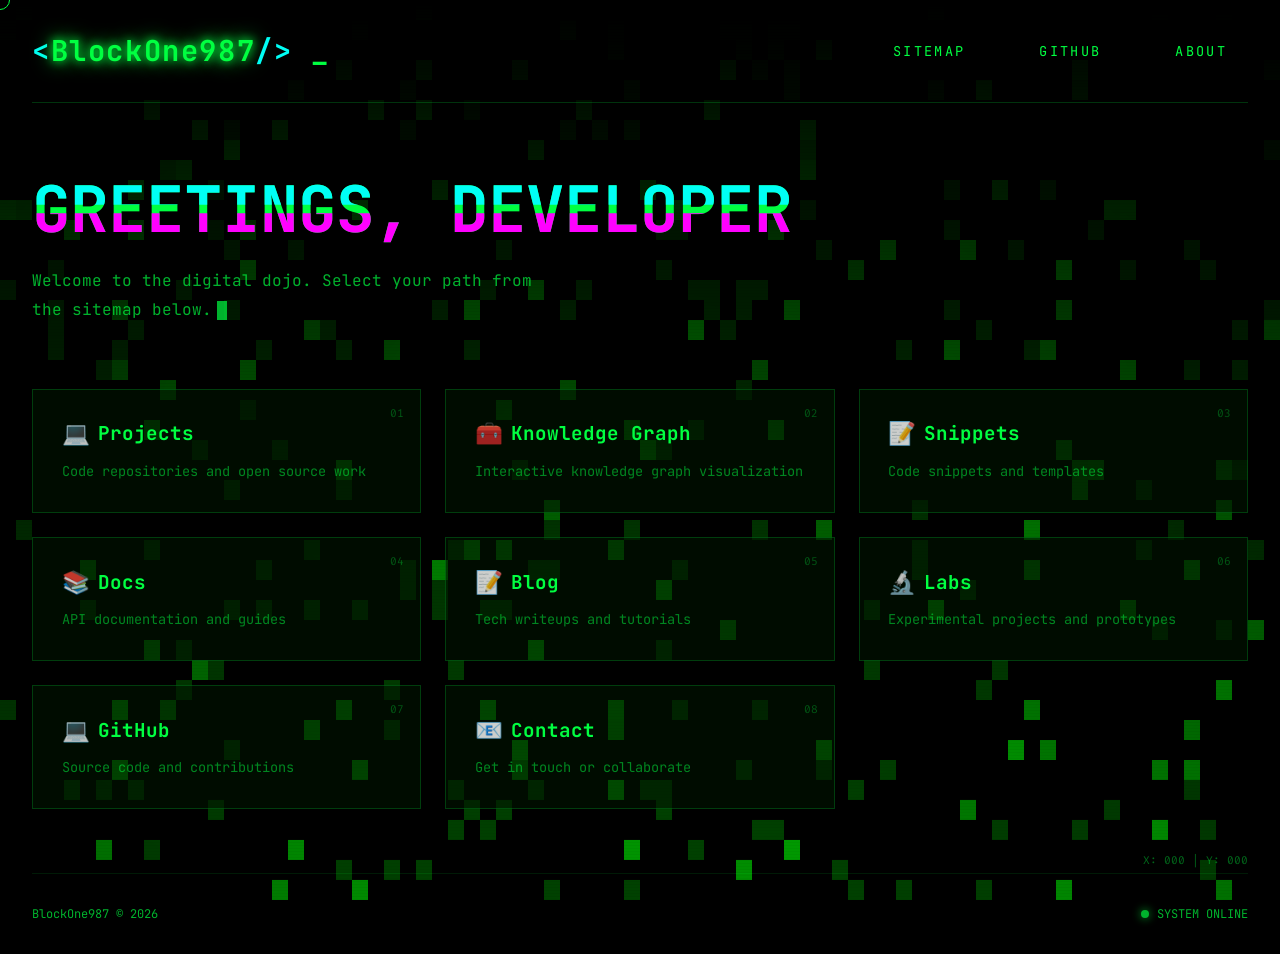
==== commit cae235f7: "feat(blog.html, contact.html): add blog and contact pages with matrix-themed design Added new `blog." ====
--- a/index.html
+++ b/index.html
@@ -474,7 +474,7 @@
             </div>
 
             <div class="sitemap" id="sitemap">
-                <a href="/projects" class="site-link" data-hover>
+                <a href="projects.html" class="site-link" data-hover>
                     <span class="index">01</span>
                     <h3><span class="icon">&#x1F4BB;</span> Projects</h3>
                     <p>Code repositories and open source work</p>
@@ -486,25 +486,25 @@
                     <p>Interactive knowledge graph visualization</p>
                 </a>
                 
-                <a href="/snippets" class="site-link" data-hover>
+                <a href="snippets.html" class="site-link" data-hover>
                     <span class="index">03</span>
                     <h3><span class="icon">&#x1F4DD;</span> Snippets</h3>
                     <p>Code snippets and templates</p>
                 </a>
                 
-                <a href="/docs" class="site-link" data-hover>
+                <a href="docs.html" class="site-link" data-hover>
                     <span class="index">04</span>
                     <h3><span class="icon">&#x1F4DA;</span> Docs</h3>
                     <p>API documentation and guides</p>
                 </a>
                 
-                <a href="/blog" class="site-link" data-hover>
+                <a href="blog.html" class="site-link" data-hover>
                     <span class="index">05</span>
                     <h3><span class="icon">&#x1F4DD;</span> Blog</h3>
                     <p>Tech writeups and tutorials</p>
                 </a>
                 
-                <a href="/labs" class="site-link" data-hover>
+                <a href="labs.html" class="site-link" data-hover>
                     <span class="index">06</span>
                     <h3><span class="icon">&#x1F52C;</span> Labs</h3>
                     <p>Experimental projects and prototypes</p>
@@ -516,7 +516,7 @@
                     <p>Source code and contributions</p>
                 </a>
                 
-                <a href="#contact" class="site-link" data-hover>
+                <a href="contact.html" class="site-link" data-hover>
                     <span class="index">08</span>
                     <h3><span class="icon">&#x1F4E7;</span> Contact</h3>
                     <p>Get in touch or collaborate</p>
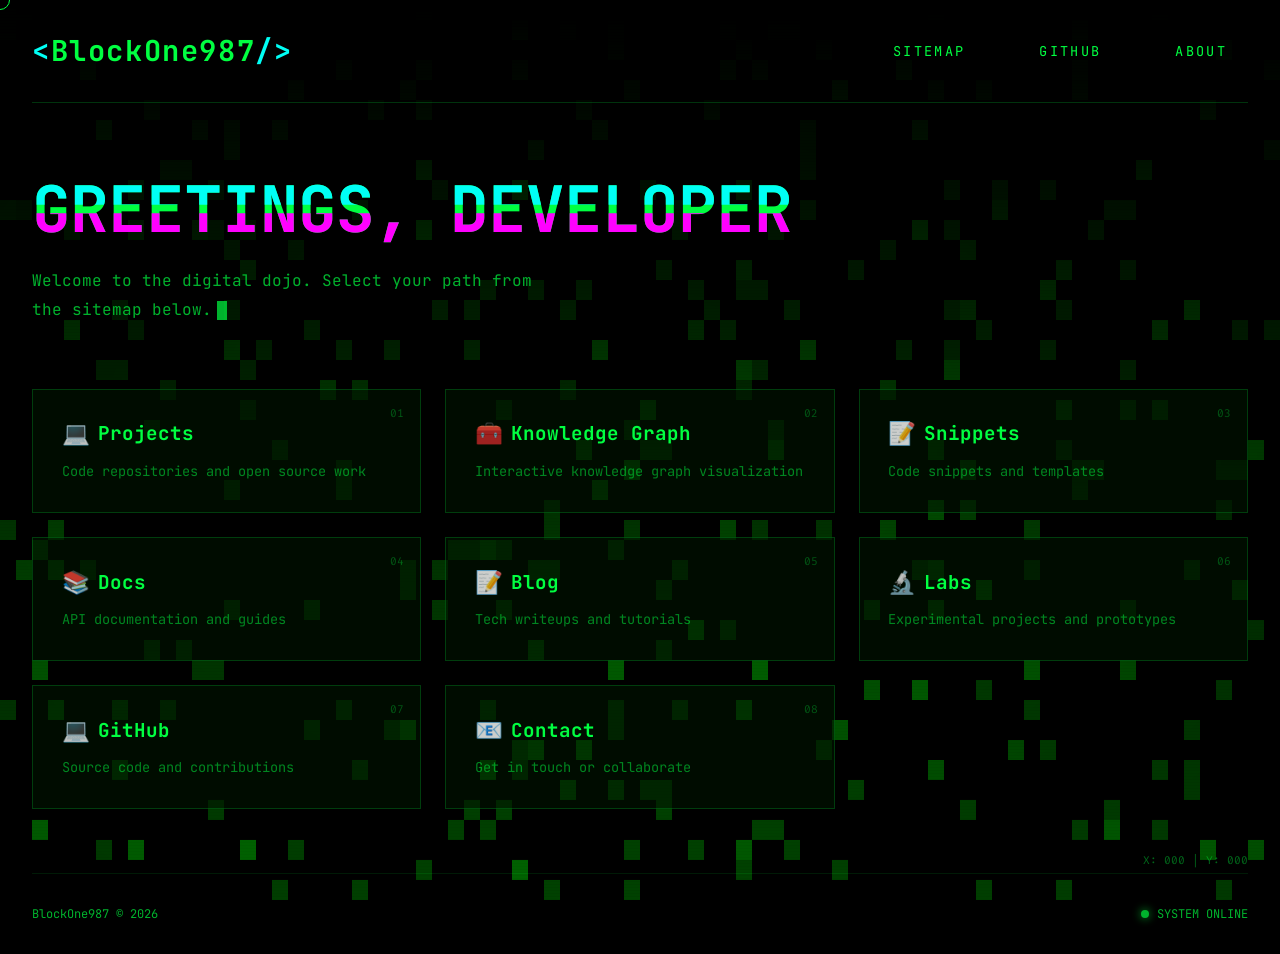
==== commit 8b1d5adb: "Refactor blog styles for better CRT effect and responsiveness" ====
--- a/index.html
+++ b/index.html
@@ -93,26 +93,25 @@
             font-size: 1.8rem;
             font-weight: 700;
             letter-spacing: 0.1rem;
-            position: relative;
-        }
-
-        .logo .bracket {
+        }
+
+        .logo a {
+            color: var(--matrix-green);
+            text-decoration: none;
+        }
+
+        .logo a:hover {
+            text-shadow: 0 0 10px var(--matrix-green), 0 0 20px var(--matrix-green);
+        }
+
+        .logo::before {
+            content: '<';
             color: var(--accent-cyan);
         }
 
-        .logo .name {
-            color: var(--matrix-green);
-            text-shadow: 0 0 10px var(--matrix-green), 0 0 20px var(--matrix-green);
-        }
-
         .logo::after {
-            content: '_';
-            animation: blink 1s infinite;
-        }
-
-        @keyframes blink {
-            0%, 50% { opacity: 1; }
-            51%, 100% { opacity: 0; }
+            content: '/>';
+            color: var(--accent-cyan);
         }
 
         nav {
@@ -455,9 +454,7 @@
 
     <div class="container">
         <header>
-            <div class="logo">
-                <span class="bracket">&lt;</span><span class="name">BlockOne987</span><span class="bracket">/&gt;</span>
-            </div>
+            <div class="logo"><a href="index.html">BlockOne987</a></div>
             <nav>
                 <a href="#sitemap" data-hover>Sitemap</a>
                 <a href="https://github.com/blockone987" target="_blank" data-hover>GitHub</a>
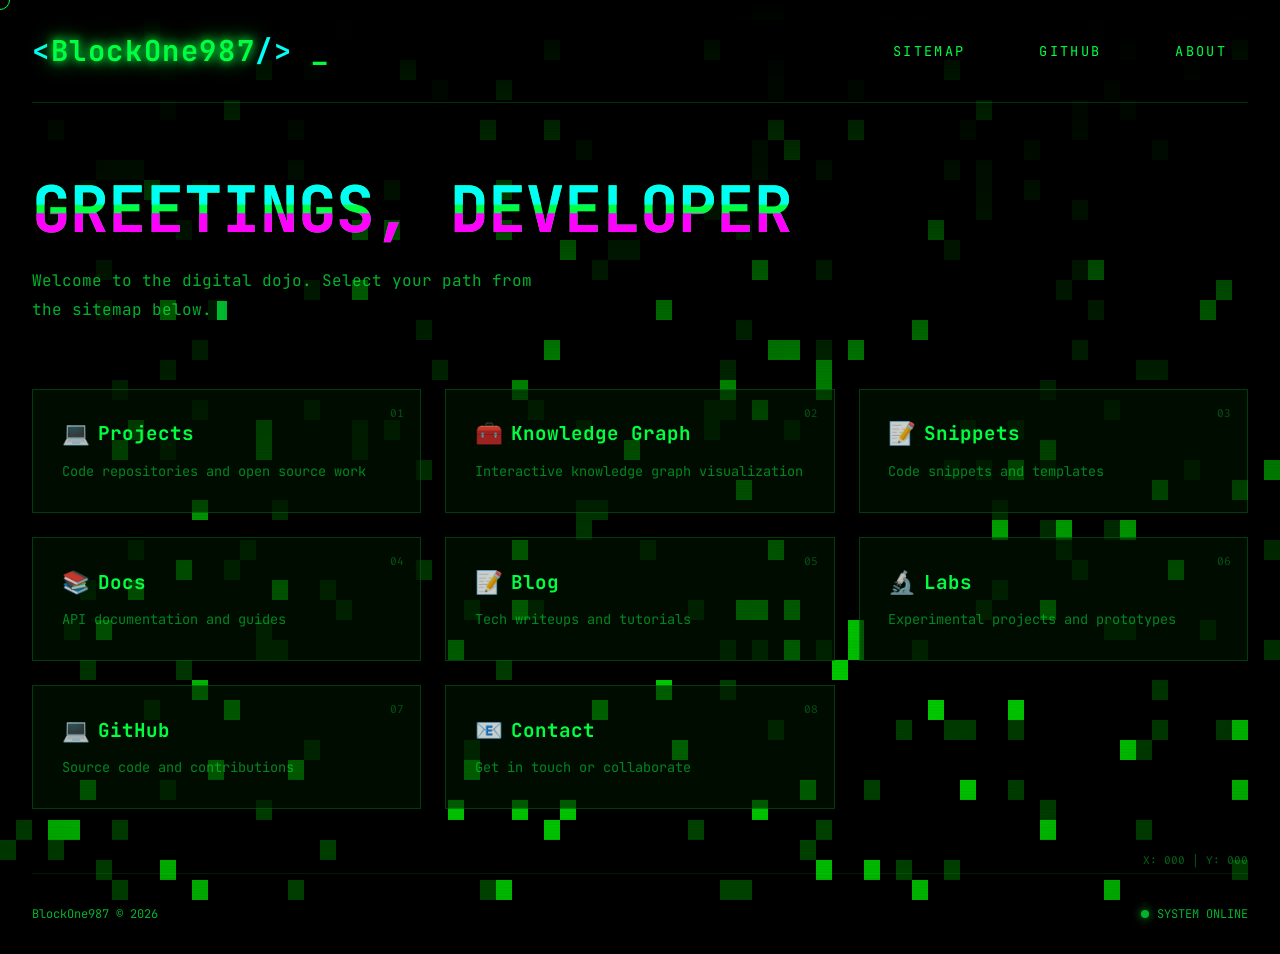
==== commit a98d2d8a: "Refactor blog.html by removing redundant styles, optimizing animations, and enhancing hover effects." ====
--- a/index.html
+++ b/index.html
@@ -93,25 +93,26 @@
             font-size: 1.8rem;
             font-weight: 700;
             letter-spacing: 0.1rem;
-        }
-
-        .logo a {
+            position: relative;
+        }
+
+        .logo .bracket {
+            color: var(--accent-cyan);
+        }
+
+        .logo .name {
             color: var(--matrix-green);
-            text-decoration: none;
-        }
-
-        .logo a:hover {
             text-shadow: 0 0 10px var(--matrix-green), 0 0 20px var(--matrix-green);
         }
 
-        .logo::before {
-            content: '<';
-            color: var(--accent-cyan);
-        }
-
         .logo::after {
-            content: '/>';
-            color: var(--accent-cyan);
+            content: '_';
+            animation: blink 1s infinite;
+        }
+
+        @keyframes blink {
+            0%, 50% { opacity: 1; }
+            51%, 100% { opacity: 0; }
         }
 
         nav {
@@ -454,7 +455,9 @@
 
     <div class="container">
         <header>
-            <div class="logo"><a href="index.html">BlockOne987</a></div>
+            <div class="logo">
+                <span class="bracket">&lt;</span><span class="name">BlockOne987</span><span class="bracket">/&gt;</span>
+            </div>
             <nav>
                 <a href="#sitemap" data-hover>Sitemap</a>
                 <a href="https://github.com/blockone987" target="_blank" data-hover>GitHub</a>
